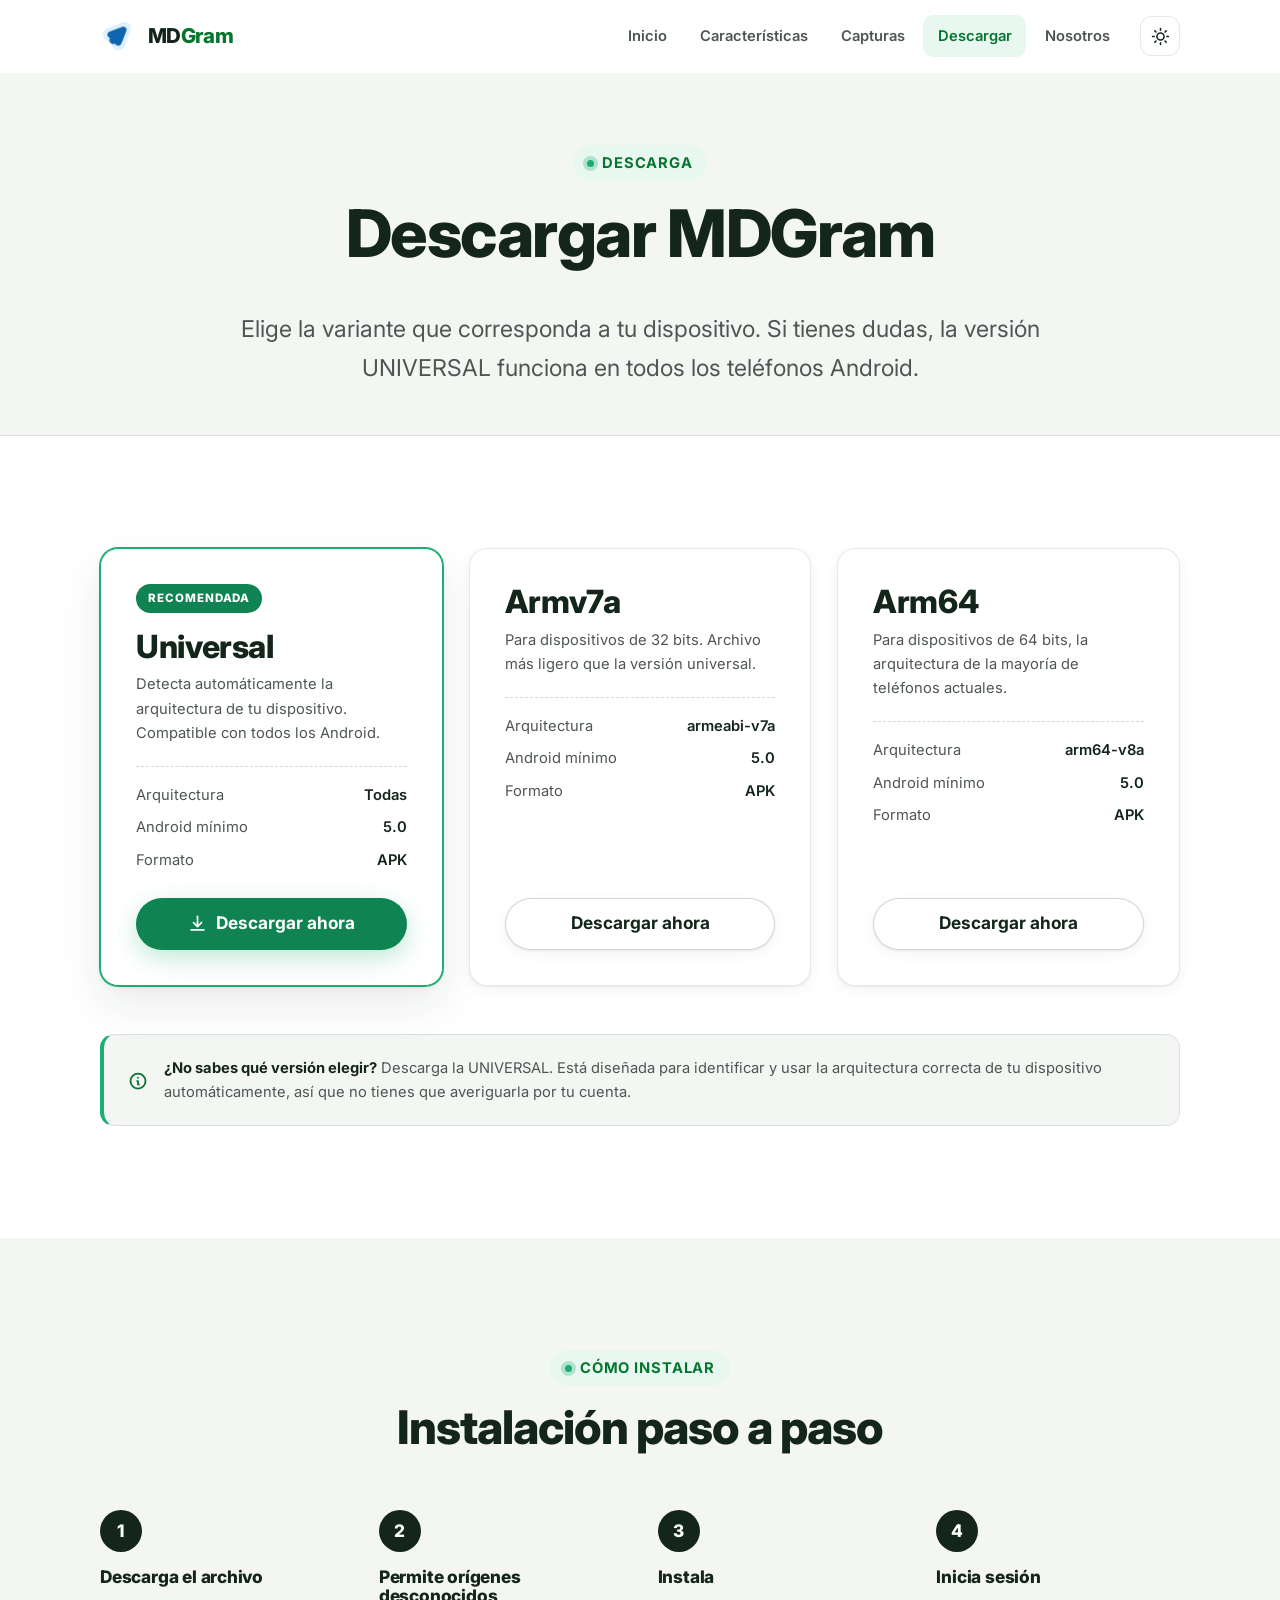
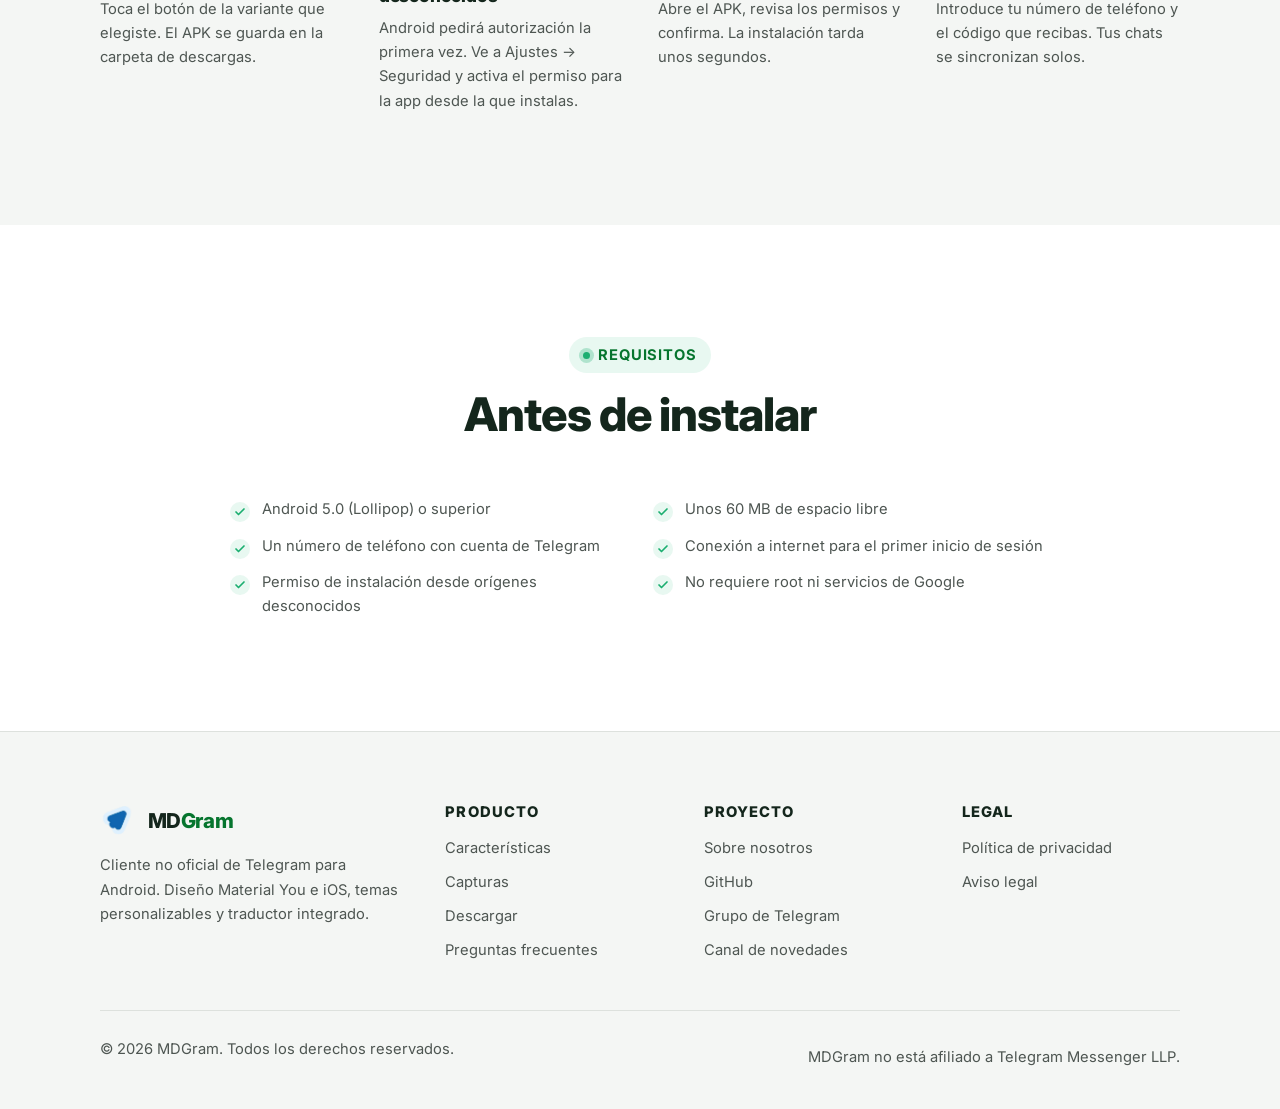
==== descargar.html @ c32f4aec "Sitio web de MDGram Sitio estático (HTML/CSS/JS sin build) para MDGram, cliente no oficial de Telegr" ====
<!DOCTYPE html>
<html lang="es" data-theme="light">
<head>
<meta charset="utf-8">
<meta name="viewport" content="width=device-width, initial-scale=1">
<title>Descargar MDGram — APK para Android</title>
<meta name="description" content="Descarga el APK de MDGram para Android. Versiones UNIVERSAL, Armv7a y Arm64 disponibles. Gratis y sin registro.">
<meta name="theme-color" content="#ffffff">
<link rel="icon" href="assets/img/icon-192.jpg">
<link rel="apple-touch-icon" href="assets/img/icon-192.jpg">
<link rel="preconnect" href="https://fonts.googleapis.com">
<link rel="preconnect" href="https://fonts.gstatic.com" crossorigin>
<link href="https://fonts.googleapis.com/css2?family=Inter:wght@400;500;600;700;800&display=swap" rel="stylesheet">
<link rel="stylesheet" href="assets/css/styles.css">
</head>
<body>
<a class="skip-link" href="#main">Saltar al contenido</a>

<header class="header">
  <div class="wrap header__inner">
    <a class="brand" href="index.html">
      <img src="assets/img/logo.png" alt="" width="38" height="30">
      <span>MD<b>Gram</b></span>
    </a>

    <nav class="nav" id="nav" aria-label="Navegación principal">
      <a href="index.html">Inicio</a>
      <a href="index.html#caracteristicas">Características</a>
      <a href="index.html#capturas">Capturas</a>
      <a href="descargar.html" aria-current="page">Descargar</a>
      <a href="nosotros.html">Nosotros</a>
    </nav>

    <div class="header__actions">
      <button class="icon-btn theme-toggle" type="button" aria-label="Cambiar tema claro u oscuro">
        <svg class="icon-sun" width="19" height="19" viewBox="0 0 24 24" fill="none" stroke="currentColor" stroke-width="2" stroke-linecap="round"><circle cx="12" cy="12" r="4.5"/><path d="M12 2v2M12 20v2M4.9 4.9l1.4 1.4M17.7 17.7l1.4 1.4M2 12h2M20 12h2M4.9 19.1l1.4-1.4M17.7 6.3l1.4-1.4"/></svg>
        <svg class="icon-moon" width="19" height="19" viewBox="0 0 24 24" fill="none" stroke="currentColor" stroke-width="2" stroke-linecap="round" stroke-linejoin="round"><path d="M21 12.8A9 9 0 1 1 11.2 3a7 7 0 0 0 9.8 9.8z"/></svg>
      </button>

      <button class="icon-btn nav-toggle" type="button" aria-expanded="false" aria-controls="nav" aria-label="Abrir menú">
        <svg width="20" height="20" viewBox="0 0 24 24" fill="none" stroke="currentColor" stroke-width="2.2" stroke-linecap="round"><path d="M3 6h18M3 12h18M3 18h18"/></svg>
      </button>
    </div>
  </div>
</header>

<main id="main">

  <section class="page-head">
    <div class="wrap">
      <span class="eyebrow">Descarga</span>
      <h1>Descargar MDGram</h1>
      <p>Elige la variante que corresponda a tu dispositivo. Si tienes dudas, la versión UNIVERSAL funciona en todos los teléfonos Android.</p>
    </div>
  </section>

  <section class="section">
    <div class="wrap">
      <div class="dl-grid">

        <article class="dl-card dl-card--featured" data-reveal>
          <span class="dl-card__tag">Recomendada</span>
          <h3>Universal</h3>
          <p class="dl-card__arch">Detecta automáticamente la arquitectura de tu dispositivo. Compatible con todos los Android.</p>
          <dl class="dl-card__specs">
            <div><dt>Arquitectura</dt><dd>Todas</dd></div>
            <div><dt>Android mínimo</dt><dd>5.0</dd></div>
            <div><dt>Formato</dt><dd>APK</dd></div>
          </dl>
          <!-- TODO: reemplazar por la URL real del APK -->
          <a class="btn btn--primary btn--block" href="#" data-download="universal">
            <svg width="19" height="19" viewBox="0 0 24 24" fill="none" stroke="currentColor" stroke-width="2.2" stroke-linecap="round" stroke-linejoin="round"><path d="M12 3v12"/><path d="m7 11 5 5 5-5"/><path d="M4 20h16"/></svg>
            Descargar ahora
          </a>
        </article>

        <article class="dl-card" data-reveal>
          <h3>Armv7a</h3>
          <p class="dl-card__arch">Para dispositivos de 32 bits. Archivo más ligero que la versión universal.</p>
          <dl class="dl-card__specs">
            <div><dt>Arquitectura</dt><dd>armeabi-v7a</dd></div>
            <div><dt>Android mínimo</dt><dd>5.0</dd></div>
            <div><dt>Formato</dt><dd>APK</dd></div>
          </dl>
          <!-- TODO: reemplazar por la URL real del APK -->
          <a class="btn btn--ghost btn--block" href="#" data-download="armv7a">Descargar ahora</a>
        </article>

        <article class="dl-card" data-reveal>
          <h3>Arm64</h3>
          <p class="dl-card__arch">Para dispositivos de 64 bits, la arquitectura de la mayoría de teléfonos actuales.</p>
          <dl class="dl-card__specs">
            <div><dt>Arquitectura</dt><dd>arm64-v8a</dd></div>
            <div><dt>Android mínimo</dt><dd>5.0</dd></div>
            <div><dt>Formato</dt><dd>APK</dd></div>
          </dl>
          <!-- TODO: reemplazar por la URL real del APK -->
          <a class="btn btn--ghost btn--block" href="#" data-download="arm64">Descargar ahora</a>
        </article>

      </div>

      <div class="notice" data-reveal>
        <svg width="20" height="20" viewBox="0 0 24 24" fill="none" stroke="currentColor" stroke-width="2.2" stroke-linecap="round" stroke-linejoin="round"><circle cx="12" cy="12" r="9"/><path d="M12 8h.01M11 12h1v4h1"/></svg>
        <p>
          <strong>¿No sabes qué versión elegir?</strong> Descarga la UNIVERSAL. Está diseñada para
          identificar y usar la arquitectura correcta de tu dispositivo automáticamente, así que no
          tienes que averiguarla por tu cuenta.
        </p>
      </div>
    </div>
  </section>

  <section class="section section--alt">
    <div class="wrap">
      <div class="section-head" data-reveal>
        <span class="eyebrow">Cómo instalar</span>
        <h2>Instalación paso a paso</h2>
      </div>

      <ol class="steps" data-reveal>
        <li>
          <h3>Descarga el archivo</h3>
          <p>Toca el botón de la variante que elegiste. El APK se guarda en la carpeta de descargas.</p>
        </li>
        <li>
          <h3>Permite orígenes desconocidos</h3>
          <p>Android pedirá autorización la primera vez. Ve a Ajustes → Seguridad y activa el permiso para la app desde la que instalas.</p>
        </li>
        <li>
          <h3>Instala</h3>
          <p>Abre el APK, revisa los permisos y confirma. La instalación tarda unos segundos.</p>
        </li>
        <li>
          <h3>Inicia sesión</h3>
          <p>Introduce tu número de teléfono y el código que recibas. Tus chats se sincronizan solos.</p>
        </li>
      </ol>
    </div>
  </section>

  <section class="section">
    <div class="wrap">
      <div class="section-head" data-reveal>
        <span class="eyebrow">Requisitos</span>
        <h2>Antes de instalar</h2>
      </div>

      <ul class="ticks" data-reveal style="max-width:820px;margin-inline:auto">
        <li>Android 5.0 (Lollipop) o superior</li>
        <li>Unos 60 MB de espacio libre</li>
        <li>Un número de teléfono con cuenta de Telegram</li>
        <li>Conexión a internet para el primer inicio de sesión</li>
        <li>Permiso de instalación desde orígenes desconocidos</li>
        <li>No requiere root ni servicios de Google</li>
      </ul>
    </div>
  </section>

</main>

<footer class="footer">
  <div class="wrap">
    <div class="footer__grid">
      <div class="footer__about">
        <a class="brand" href="index.html">
          <img src="assets/img/logo.png" alt="" width="38" height="30">
          <span>MD<b>Gram</b></span>
        </a>
        <p>Cliente no oficial de Telegram para Android. Diseño Material You e iOS, temas personalizables y traductor integrado.</p>
      </div>

      <div>
        <h4>Producto</h4>
        <ul>
          <li><a href="index.html#caracteristicas">Características</a></li>
          <li><a href="index.html#capturas">Capturas</a></li>
          <li><a href="descargar.html">Descargar</a></li>
          <li><a href="index.html#faq">Preguntas frecuentes</a></li>
        </ul>
      </div>

      <div>
        <h4>Proyecto</h4>
        <ul>
          <li><a href="nosotros.html">Sobre nosotros</a></li>
          <li><a href="https://github.com/MDGram" rel="noopener nofollow" target="_blank">GitHub</a></li>
          <li><a href="https://telegram.me/MDGramClub" rel="noopener nofollow" target="_blank">Grupo de Telegram</a></li>
          <li><a href="https://telegram.me/MDMods_You" rel="noopener nofollow" target="_blank">Canal de novedades</a></li>
        </ul>
      </div>

      <div>
        <h4>Legal</h4>
        <ul>
          <li><a href="privacidad.html">Política de privacidad</a></li>
          <li><a href="aviso-legal.html">Aviso legal</a></li>
        </ul>
      </div>
    </div>

    <div class="footer__bottom">
      <p>© <span id="year">2026</span> MDGram. Todos los derechos reservados.</p>
      <p>MDGram no está afiliado a Telegram Messenger LLP.</p>
    </div>
  </div>
</footer>

<script src="assets/js/main.js"></script>
<script>document.getElementById('year').textContent = new Date().getFullYear();</script>
</body>
</html>
---- assets/css/styles.css ----
/* ==========================================================================
   MDGram — Design system
   Paleta recuperada del sitio original (mdgram.dev, tema Astra):
   #1BAE70 · #06752E · #14261C · #4E5652 · #F4F6F4
   ========================================================================== */

:root {
  /* Marca */
  --brand:        #1BAE70;  /* acento decorativo: iconos, bordes, resaltes */
  --brand-strong: #0F8351;  /* relleno bajo texto blanco — 4.8:1, cumple WCAG AA */
  --brand-dark:   #06752E;
  --brand-soft:   #E8F8F1;
  --brand-glow:   rgba(27, 174, 112, .28);
  --accent:       #2481CC; /* azul del isotipo */

  /* Superficies y texto */
  --ink:          #14261C;
  --body:         #4E5652;
  --surface:      #FFFFFF;
  --surface-alt:  #F4F6F4;
  --surface-sunk: #EDF1EE;
  --line:         rgba(20, 38, 28, .10);
  --line-strong:  rgba(20, 38, 28, .18);

  /* Tipografía */
  --font: 'Inter', -apple-system, BlinkMacSystemFont, 'Segoe UI', Roboto, sans-serif;

  /* Escala fluida */
  --step--1: clamp(.82rem, .78rem + .18vw, .92rem);
  --step-0:  clamp(1rem, .96rem + .2vw, 1.08rem);
  --step-1:  clamp(1.2rem, 1.1rem + .5vw, 1.45rem);
  --step-2:  clamp(1.5rem, 1.3rem + 1vw, 2rem);
  --step-3:  clamp(1.9rem, 1.5rem + 1.9vw, 2.9rem);
  --step-4:  clamp(2.3rem, 1.6rem + 3.2vw, 4.1rem);

  /* Layout */
  --wrap: 1160px;
  --gutter: clamp(1.15rem, 4vw, 2.5rem);
  --radius: 18px;
  --radius-lg: 28px;

  --shadow-sm: 0 1px 2px rgba(20, 38, 28, .06), 0 4px 14px rgba(20, 38, 28, .05);
  --shadow-md: 0 2px 6px rgba(20, 38, 28, .06), 0 18px 44px rgba(20, 38, 28, .09);
  --shadow-lg: 0 30px 80px rgba(20, 38, 28, .14);

  --ease: cubic-bezier(.22, .8, .3, 1);
}

:root[data-theme="dark"] {
  --brand:        #2FD08C;
  --brand-strong: #2FD08C; /* en oscuro el relleno lleva texto oscuro encima */
  --brand-dark:   #1BAE70;
  --brand-soft:   rgba(47, 208, 140, .12);
  --brand-glow:   rgba(47, 208, 140, .22);
  --accent:       #4EA8E8;

  --ink:          #EAF2ED;
  --body:         #A3B2AA;
  --surface:      #101915;
  --surface-alt:  #0A100D;
  --surface-sunk: #16211C;
  --line:         rgba(234, 242, 237, .10);
  --line-strong:  rgba(234, 242, 237, .18);

  --shadow-sm: 0 1px 2px rgba(0, 0, 0, .4), 0 4px 14px rgba(0, 0, 0, .3);
  --shadow-md: 0 2px 6px rgba(0, 0, 0, .4), 0 18px 44px rgba(0, 0, 0, .45);
  --shadow-lg: 0 30px 80px rgba(0, 0, 0, .6);
}

/* --------------------------------------------------------------- Base --- */

*, *::before, *::after { box-sizing: border-box; }

html {
  scroll-behavior: smooth;
  scroll-padding-top: 90px;
  -webkit-text-size-adjust: 100%;
}

body {
  margin: 0;
  font-family: var(--font);
  font-size: var(--step-0);
  line-height: 1.65;
  color: var(--body);
  background: var(--surface);
  -webkit-font-smoothing: antialiased;
  overflow-x: hidden;
}

h1, h2, h3, h4 {
  margin: 0 0 .6em;
  color: var(--ink);
  font-weight: 800;
  line-height: 1.12;
  letter-spacing: -.022em;
}

h1 { font-size: var(--step-4); }
h2 { font-size: var(--step-3); }
h3 { font-size: var(--step-1); letter-spacing: -.012em; }

p { margin: 0 0 1.1em; }
p:last-child { margin-bottom: 0; }

a { color: var(--brand-dark); text-decoration: none; }
a:hover { text-decoration: underline; }

img, svg { max-width: 100%; height: auto; display: block; }

:focus-visible {
  outline: 3px solid var(--brand);
  outline-offset: 3px;
  border-radius: 6px;
}

.skip-link {
  position: absolute;
  left: 50%;
  top: -100px;
  transform: translateX(-50%);
  z-index: 200;
  padding: .8rem 1.4rem;
  background: var(--ink);
  color: var(--surface);
  border-radius: 0 0 12px 12px;
  font-weight: 600;
  transition: top .2s var(--ease);
}
.skip-link:focus { top: 0; text-decoration: none; }

/* ------------------------------------------------------------- Layout --- */

.wrap {
  width: min(var(--wrap), 100%);
  margin-inline: auto;
  padding-inline: var(--gutter);
}

.section { padding-block: clamp(3.5rem, 9vw, 7rem); }
.section--alt { background: var(--surface-alt); }

.section-head {
  max-width: 62ch;
  margin: 0 auto clamp(2.2rem, 5vw, 3.5rem);
  text-align: center;
}
.section-head p { font-size: var(--step-1); font-weight: 400; }

.eyebrow {
  display: inline-flex;
  align-items: center;
  gap: .5rem;
  margin-bottom: 1rem;
  padding: .38rem .9rem;
  border-radius: 999px;
  background: var(--brand-soft);
  color: var(--brand-dark);
  font-size: var(--step--1);
  font-weight: 700;
  letter-spacing: .06em;
  text-transform: uppercase;
}
.eyebrow::before {
  content: "";
  width: 7px; height: 7px;
  border-radius: 50%;
  background: var(--brand);
  box-shadow: 0 0 0 4px var(--brand-glow);
}

/* ------------------------------------------------------------ Botones --- */

.btn {
  display: inline-flex;
  align-items: center;
  justify-content: center;
  gap: .6rem;
  padding: .92rem 1.7rem;
  border: 1px solid transparent;
  border-radius: 999px;
  font: inherit;
  font-weight: 700;
  line-height: 1.2;
  cursor: pointer;
  text-decoration: none;
  transition: transform .2s var(--ease), box-shadow .2s var(--ease),
              background-color .2s var(--ease), border-color .2s var(--ease),
              color .2s var(--ease);
}
.btn:hover { text-decoration: none; transform: translateY(-2px); }
.btn:active { transform: translateY(0); }
.btn svg { flex: none; }

.btn--primary {
  background: var(--brand-strong);
  color: #fff;
  box-shadow: 0 8px 24px var(--brand-glow);
}
.btn--primary:hover { background: var(--brand-dark); box-shadow: 0 14px 32px var(--brand-glow); }
:root[data-theme="dark"] .btn--primary { color: #06210F; }

.btn--ghost {
  background: var(--surface);
  color: var(--ink);
  border-color: var(--line-strong);
  box-shadow: var(--shadow-sm);
}
.btn--ghost:hover { border-color: var(--brand); color: var(--brand-dark); }

.btn--lg { padding: 1.1rem 2.2rem; font-size: var(--step-1); }
.btn--block { width: 100%; }

/* ------------------------------------------------------------ Cabecera --- */

.header {
  position: sticky;
  top: 0;
  z-index: 100;
  background: color-mix(in srgb, var(--surface) 82%, transparent);
  backdrop-filter: blur(14px) saturate(180%);
  -webkit-backdrop-filter: blur(14px) saturate(180%);
  border-bottom: 1px solid transparent;
  transition: border-color .25s var(--ease), box-shadow .25s var(--ease);
}
.header.is-stuck {
  border-bottom-color: var(--line);
  box-shadow: 0 4px 24px rgba(20, 38, 28, .05);
}

.header__inner {
  display: flex;
  align-items: center;
  gap: 1rem;
  min-height: 72px;
}

.brand {
  display: flex;
  align-items: center;
  gap: .6rem;
  margin-right: auto;
  font-size: 1.28rem;
  font-weight: 800;
  color: var(--ink);
  letter-spacing: -.02em;
}
.brand:hover { text-decoration: none; }
.brand img { width: 38px; height: auto; }
.brand span b { color: var(--brand-dark); font-weight: 800; }

.nav { display: flex; align-items: center; gap: .25rem; }
/* :not(.btn) evita que este selector (0,1,1) gane a .btn--primary (0,1,0)
   y deje el CTA del menú con el color de texto del enlace. */
.nav a:not(.btn) {
  padding: .55rem .9rem;
  border-radius: 10px;
  color: var(--body);
  font-size: var(--step--1);
  font-weight: 600;
  transition: color .2s var(--ease), background-color .2s var(--ease);
}
.nav a:not(.btn):hover { color: var(--ink); background: var(--surface-sunk); text-decoration: none; }
.nav a:not(.btn)[aria-current="page"] { color: var(--brand-dark); background: var(--brand-soft); }

.header__actions { display: flex; align-items: center; gap: .6rem; }

.icon-btn {
  display: grid;
  place-items: center;
  width: 40px; height: 40px;
  padding: 0;
  border: 1px solid var(--line);
  border-radius: 12px;
  background: var(--surface);
  color: var(--ink);
  cursor: pointer;
  transition: border-color .2s var(--ease), color .2s var(--ease);
}
.icon-btn:hover { border-color: var(--brand); color: var(--brand-dark); }

.theme-toggle .icon-moon { display: none; }
:root[data-theme="dark"] .theme-toggle .icon-sun  { display: none; }
:root[data-theme="dark"] .theme-toggle .icon-moon { display: block; }

.nav-toggle { display: none; }

@media (max-width: 900px) {
  .nav-toggle { display: grid; }
  .header__actions .btn { display: none; }

  .nav {
    position: fixed;
    inset: 72px 0 auto;
    flex-direction: column;
    align-items: stretch;
    gap: .2rem;
    padding: 1rem var(--gutter) 1.5rem;
    background: var(--surface);
    border-bottom: 1px solid var(--line);
    box-shadow: var(--shadow-md);
    transform: translateY(-8px);
    opacity: 0;
    visibility: hidden;
    transition: opacity .22s var(--ease), transform .22s var(--ease), visibility .22s;
  }
  .nav.is-open { opacity: 1; visibility: visible; transform: translateY(0); }
  .nav a { padding: .8rem 1rem; font-size: var(--step-0); }
  .nav .btn { margin-top: .6rem; }
}

/* ---------------------------------------------------------------- Hero --- */

.hero {
  position: relative;
  padding-block: clamp(3rem, 8vw, 6rem) clamp(3.5rem, 9vw, 6.5rem);
  overflow: hidden;
}
.hero::before,
.hero::after {
  content: "";
  position: absolute;
  border-radius: 50%;
  filter: blur(90px);
  opacity: .5;
  pointer-events: none;
  z-index: -1;
}
.hero::before {
  width: 46vw; height: 46vw;
  top: -18vw; right: -12vw;
  background: var(--brand-glow);
}
.hero::after {
  width: 34vw; height: 34vw;
  bottom: -16vw; left: -12vw;
  background: color-mix(in srgb, var(--accent) 22%, transparent);
}

.hero__grid {
  display: grid;
  grid-template-columns: minmax(0, 1.05fr) minmax(0, .95fr);
  align-items: center;
  gap: clamp(2rem, 5vw, 4rem);
}

.hero h1 { margin-bottom: .45em; }
.hero h1 em {
  font-style: normal;
  background: linear-gradient(120deg, var(--brand), var(--accent));
  -webkit-background-clip: text;
  background-clip: text;
  color: transparent;
}

.hero__lead {
  max-width: 52ch;
  font-size: var(--step-1);
  font-weight: 400;
}

.hero__cta {
  display: flex;
  flex-wrap: wrap;
  gap: .8rem;
  margin-top: 2rem;
}

.hero__meta {
  display: flex;
  flex-wrap: wrap;
  gap: .6rem 1.6rem;
  margin-top: 1.6rem;
  font-size: var(--step--1);
  color: var(--body);
}
.hero__meta span { display: inline-flex; align-items: center; gap: .45rem; }
.hero__meta svg { color: var(--brand); flex: none; }

.hero__art {
  position: relative;
  filter: drop-shadow(0 30px 60px rgba(20, 38, 28, .16));
}
:root[data-theme="dark"] .hero__art img {
  border-radius: var(--radius-lg);
}

@media (max-width: 880px) {
  .hero__grid { grid-template-columns: 1fr; text-align: center; }
  .hero__lead { margin-inline: auto; }
  .hero__cta, .hero__meta { justify-content: center; }
  .hero__art { max-width: 420px; margin-inline: auto; order: -1; }
}

/* -------------------------------------------------------------- Franja --- */

.strip {
  padding-block: 1.6rem;
  border-block: 1px solid var(--line);
  background: var(--surface-alt);
}
.strip__list {
  display: grid;
  grid-template-columns: repeat(auto-fit, minmax(150px, 1fr));
  gap: 1.4rem;
  text-align: center;
}
.strip__list dt {
  font-size: var(--step-2);
  font-weight: 800;
  color: var(--ink);
  letter-spacing: -.03em;
}
.strip__list dd {
  margin: .1rem 0 0;
  font-size: var(--step--1);
  letter-spacing: .04em;
  text-transform: uppercase;
}

/* --------------------------------------------------------- Tarjetas UI --- */

.cards {
  display: grid;
  grid-template-columns: repeat(auto-fit, minmax(270px, 1fr));
  gap: clamp(1rem, 2.2vw, 1.6rem);
}

.card {
  position: relative;
  padding: clamp(1.5rem, 3vw, 2rem);
  border: 1px solid var(--line);
  border-radius: var(--radius);
  background: var(--surface);
  box-shadow: var(--shadow-sm);
  transition: transform .28s var(--ease), box-shadow .28s var(--ease), border-color .28s var(--ease);
}
.card:hover {
  transform: translateY(-5px);
  border-color: color-mix(in srgb, var(--brand) 45%, transparent);
  box-shadow: var(--shadow-md);
}
.card h3 { margin-bottom: .4em; }
.card p { font-size: var(--step--1); }

.card__icon {
  display: grid;
  place-items: center;
  width: 50px; height: 50px;
  margin-bottom: 1.1rem;
  border-radius: 14px;
  background: var(--brand-soft);
  color: var(--brand-dark);
}

/* ----------------------------------------------------------- Alternado --- */

.split {
  display: grid;
  grid-template-columns: repeat(auto-fit, minmax(300px, 1fr));
  align-items: center;
  gap: clamp(2rem, 5vw, 4.5rem);
}
.split + .split { margin-top: clamp(3rem, 7vw, 5.5rem); }
.split--flip .split__media { order: -1; }

.split__media img {
  border-radius: var(--radius-lg);
  box-shadow: var(--shadow-lg);
}

@media (max-width: 700px) {
  .split--flip .split__media { order: 0; }
}

/* --------------------------------------------------------------- Lista --- */

.ticks {
  margin: 0;
  padding: 0;
  list-style: none;
  display: grid;
  grid-template-columns: repeat(auto-fit, minmax(260px, 1fr));
  gap: .75rem 1.6rem;
}
.ticks li {
  position: relative;
  padding-left: 2rem;
  font-size: var(--step--1);
}
.ticks li::before {
  content: "";
  position: absolute;
  left: 0; top: .34em;
  width: 20px; height: 20px;
  border-radius: 50%;
  background: var(--brand-soft) url("data:image/svg+xml,%3Csvg xmlns='http://www.w3.org/2000/svg' viewBox='0 0 24 24' fill='none' stroke='%231BAE70' stroke-width='3.4' stroke-linecap='round' stroke-linejoin='round'%3E%3Cpolyline points='20 6 9 17 4 12'/%3E%3C/svg%3E") center / 12px no-repeat;
}

/* ------------------------------------------------------------ Descarga --- */

.dl-grid {
  display: grid;
  grid-template-columns: repeat(auto-fit, minmax(260px, 1fr));
  gap: clamp(1rem, 2.4vw, 1.6rem);
  align-items: stretch;
}

.dl-card {
  display: flex;
  flex-direction: column;
  padding: clamp(1.6rem, 3vw, 2.2rem);
  border: 1px solid var(--line);
  border-radius: var(--radius);
  background: var(--surface);
  box-shadow: var(--shadow-sm);
  transition: transform .28s var(--ease), box-shadow .28s var(--ease), border-color .28s var(--ease);
}
.dl-card:hover { transform: translateY(-5px); box-shadow: var(--shadow-md); }

.dl-card--featured {
  border-color: var(--brand);
  box-shadow: 0 0 0 1px var(--brand), var(--shadow-md);
}

.dl-card__tag {
  align-self: flex-start;
  margin-bottom: 1rem;
  padding: .3rem .75rem;
  border-radius: 999px;
  background: var(--brand-strong);
  color: #fff;
  font-size: .72rem;
  font-weight: 800;
  letter-spacing: .08em;
  text-transform: uppercase;
}
:root[data-theme="dark"] .dl-card__tag { color: #06210F; }

.dl-card h3 { margin-bottom: .25em; font-size: var(--step-2); }
.dl-card__arch {
  margin-bottom: 1.3rem;
  font-size: var(--step--1);
  color: var(--body);
}
.dl-card__specs {
  margin: 0 0 1.6rem;
  padding: 1rem 0 0;
  border-top: 1px dashed var(--line-strong);
  display: grid;
  gap: .5rem;
  font-size: var(--step--1);
}
.dl-card__specs div { display: flex; justify-content: space-between; gap: 1rem; }
.dl-card__specs dt { color: var(--body); }
.dl-card__specs dd { margin: 0; color: var(--ink); font-weight: 600; }
.dl-card .btn { margin-top: auto; }

.notice {
  display: flex;
  gap: 1rem;
  margin-top: clamp(2rem, 4vw, 3rem);
  padding: 1.3rem 1.5rem;
  border: 1px solid var(--line);
  border-left: 4px solid var(--brand);
  border-radius: 14px;
  background: var(--surface-alt);
  font-size: var(--step--1);
}
.notice svg { flex: none; color: var(--brand-dark); margin-top: .15rem; }
.notice strong { color: var(--ink); }

/* ---------------------------------------------------------------- Pasos --- */

.steps {
  counter-reset: step;
  display: grid;
  grid-template-columns: repeat(auto-fit, minmax(230px, 1fr));
  gap: clamp(1.4rem, 3vw, 2.2rem);
  margin: 0;
  padding: 0;
  list-style: none;
}
.steps li { counter-increment: step; }
.steps li::before {
  content: counter(step);
  display: grid;
  place-items: center;
  width: 42px; height: 42px;
  margin-bottom: .9rem;
  border-radius: 50%;
  background: var(--ink);
  color: var(--surface);
  font-weight: 800;
}
.steps h3 { font-size: var(--step-0); }
.steps p { font-size: var(--step--1); }

/* ----------------------------------------------------------------- FAQ --- */

.faq { max-width: 780px; margin-inline: auto; }
.faq details {
  border: 1px solid var(--line);
  border-radius: 14px;
  background: var(--surface);
  margin-bottom: .8rem;
  transition: border-color .2s var(--ease);
}
.faq details[open] { border-color: color-mix(in srgb, var(--brand) 45%, transparent); }
.faq summary {
  display: flex;
  align-items: center;
  justify-content: space-between;
  gap: 1rem;
  padding: 1.1rem 1.4rem;
  color: var(--ink);
  font-weight: 700;
  cursor: pointer;
  list-style: none;
}
.faq summary::-webkit-details-marker { display: none; }
.faq summary::after {
  content: "";
  flex: none;
  width: 11px; height: 11px;
  border-right: 2.4px solid var(--brand);
  border-bottom: 2.4px solid var(--brand);
  transform: rotate(45deg) translateY(-2px);
  transition: transform .25s var(--ease);
}
.faq details[open] summary::after { transform: rotate(-135deg) translateY(-2px); }
.faq .faq__body { padding: 0 1.4rem 1.3rem; font-size: var(--step--1); }

/* ------------------------------------------------------------------ CTA --- */

.cta {
  position: relative;
  padding: clamp(2.5rem, 6vw, 4.5rem);
  border-radius: var(--radius-lg);
  /* El extremo claro del degradado nunca supera --brand-strong: el texto
     blanco encima debe mantener 4.5:1 en cualquier punto de la superficie. */
  background: linear-gradient(135deg, var(--brand-dark), var(--brand-strong));
  color: #fff;
  text-align: center;
  overflow: hidden;
}
.cta::after {
  content: "";
  position: absolute;
  inset: auto -10% -60% auto;
  width: 60%; aspect-ratio: 1;
  border-radius: 50%;
  background: rgba(255, 255, 255, .12);
}
.cta > * { position: relative; z-index: 1; }
.cta h2 { color: #fff; }
.cta p { max-width: 56ch; margin-inline: auto; color: #fff; font-size: var(--step-1); }
.cta .btn--ghost { background: #fff; color: var(--brand-dark); border-color: transparent; }

/* ---------------------------------------------------------------- Legal --- */

.prose { max-width: 72ch; margin-inline: auto; }
.prose h2 { font-size: var(--step-2); margin-top: 2.2em; }
.prose h2:first-of-type { margin-top: 0; }
.prose h3 { margin-top: 1.8em; }
.prose ul { padding-left: 1.3rem; }
.prose li { margin-bottom: .5rem; }
.prose__updated {
  display: inline-block;
  margin-bottom: 2.5rem;
  padding: .4rem .9rem;
  border-radius: 999px;
  background: var(--surface-sunk);
  font-size: var(--step--1);
}

.page-head {
  padding-block: clamp(2.5rem, 6vw, 4.5rem) clamp(1.8rem, 4vw, 3rem);
  border-bottom: 1px solid var(--line);
  background: var(--surface-alt);
  text-align: center;
}
.page-head p { max-width: 60ch; margin-inline: auto; font-size: var(--step-1); }

/* ------------------------------------------------------------------ Pie --- */

.footer {
  padding-block: clamp(3rem, 6vw, 4.5rem) 2rem;
  border-top: 1px solid var(--line);
  background: var(--surface-alt);
  font-size: var(--step--1);
}
.footer__grid {
  display: grid;
  grid-template-columns: minmax(240px, 1.4fr) repeat(auto-fit, minmax(150px, 1fr));
  gap: 2.5rem;
}
.footer__about p { max-width: 38ch; margin-top: 1rem; }
.footer h4 {
  margin-bottom: 1rem;
  color: var(--ink);
  font-size: var(--step--1);
  font-weight: 800;
  letter-spacing: .07em;
  text-transform: uppercase;
}
.footer ul { margin: 0; padding: 0; list-style: none; display: grid; gap: .6rem; }
.footer ul a { color: var(--body); }
.footer ul a:hover { color: var(--brand-dark); }

.footer__bottom {
  display: flex;
  flex-wrap: wrap;
  align-items: center;
  justify-content: space-between;
  gap: 1rem;
  margin-top: 3rem;
  padding-top: 1.6rem;
  border-top: 1px solid var(--line);
}

/* ------------------------------------------------------------ Animación --- */

/* El estado oculto solo se aplica si hay JS capaz de revelarlo. Sin JS, o si el
   IntersectionObserver nunca llega a dispararse, el contenido se ve igualmente. */
@media (scripting: enabled) {
  [data-reveal] {
    opacity: 0;
    transform: translateY(22px);
    transition: opacity .7s var(--ease), transform .7s var(--ease);
  }
}
[data-reveal].is-visible { opacity: 1; transform: none; }

@media (prefers-reduced-motion: reduce) {
  html { scroll-behavior: auto; }
  *, *::before, *::after {
    animation-duration: .01ms !important;
    transition-duration: .01ms !important;
  }
  [data-reveal] { opacity: 1; transform: none; }
}
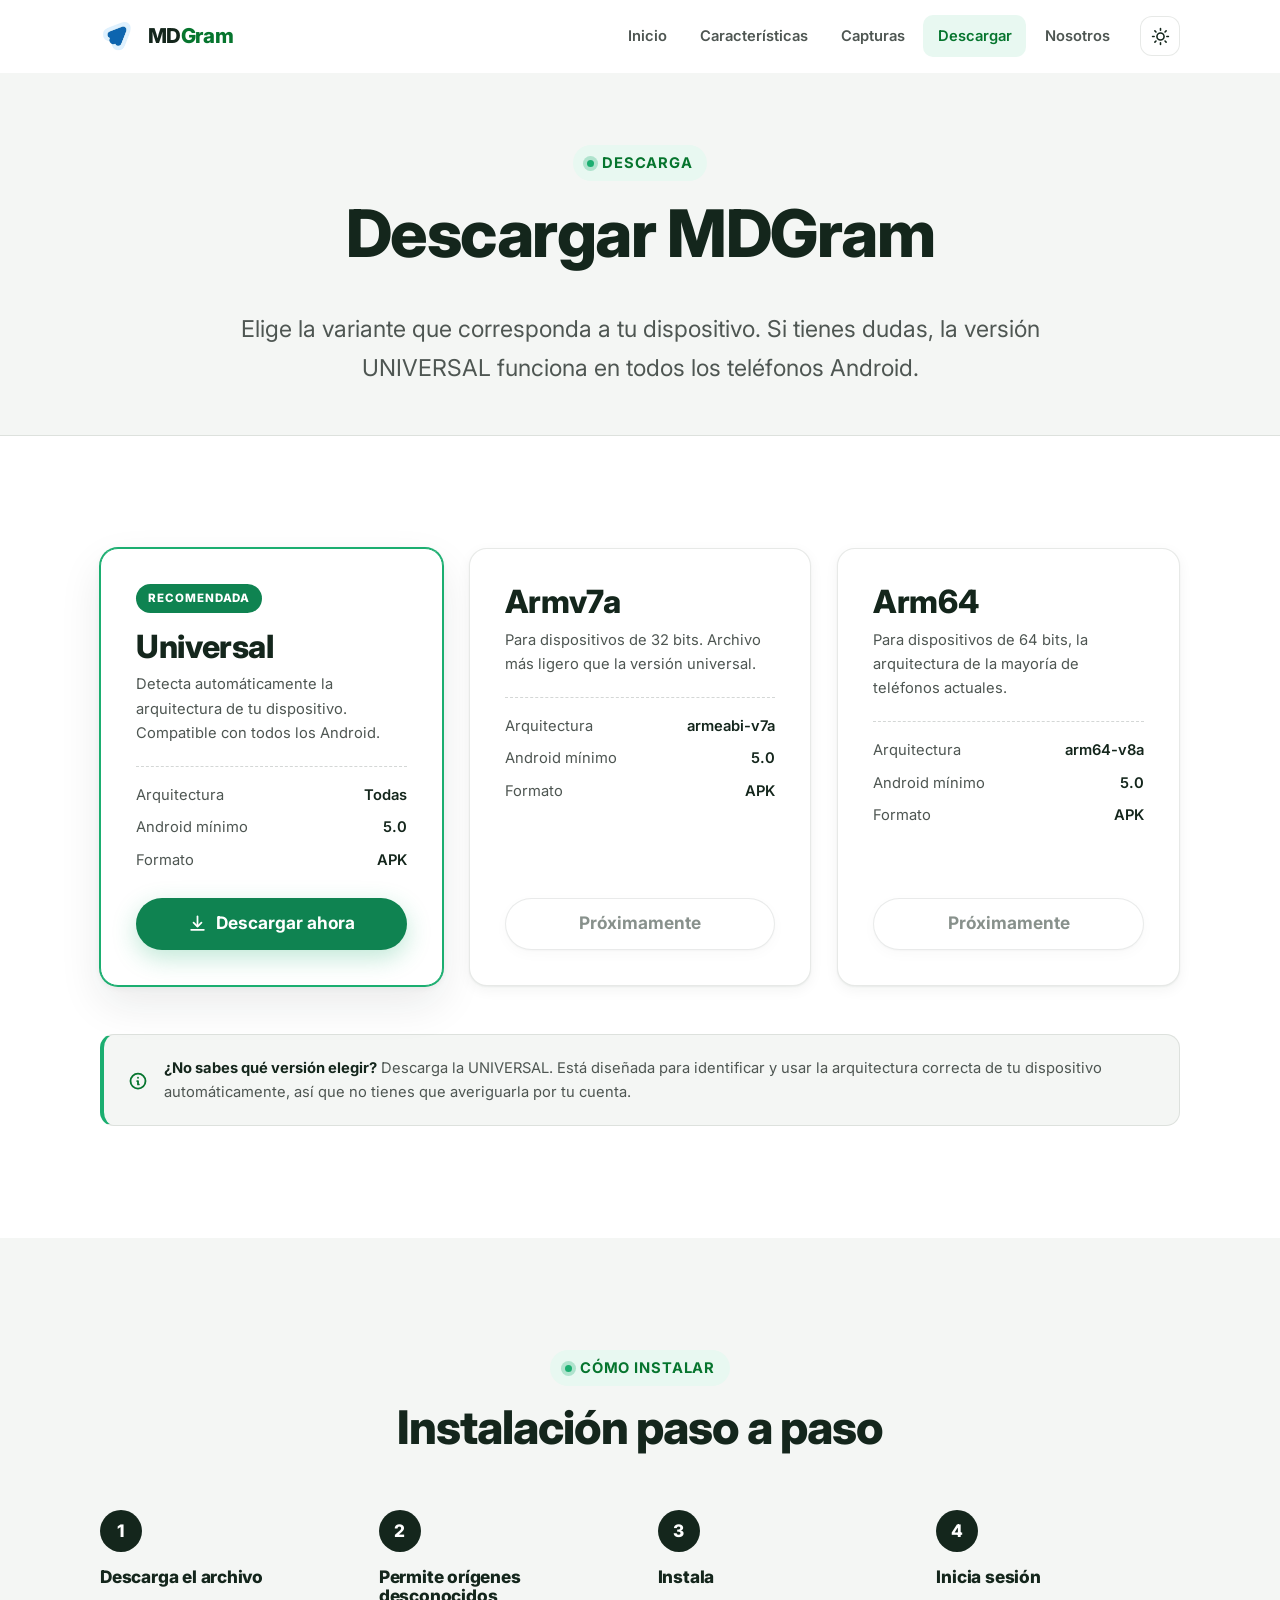
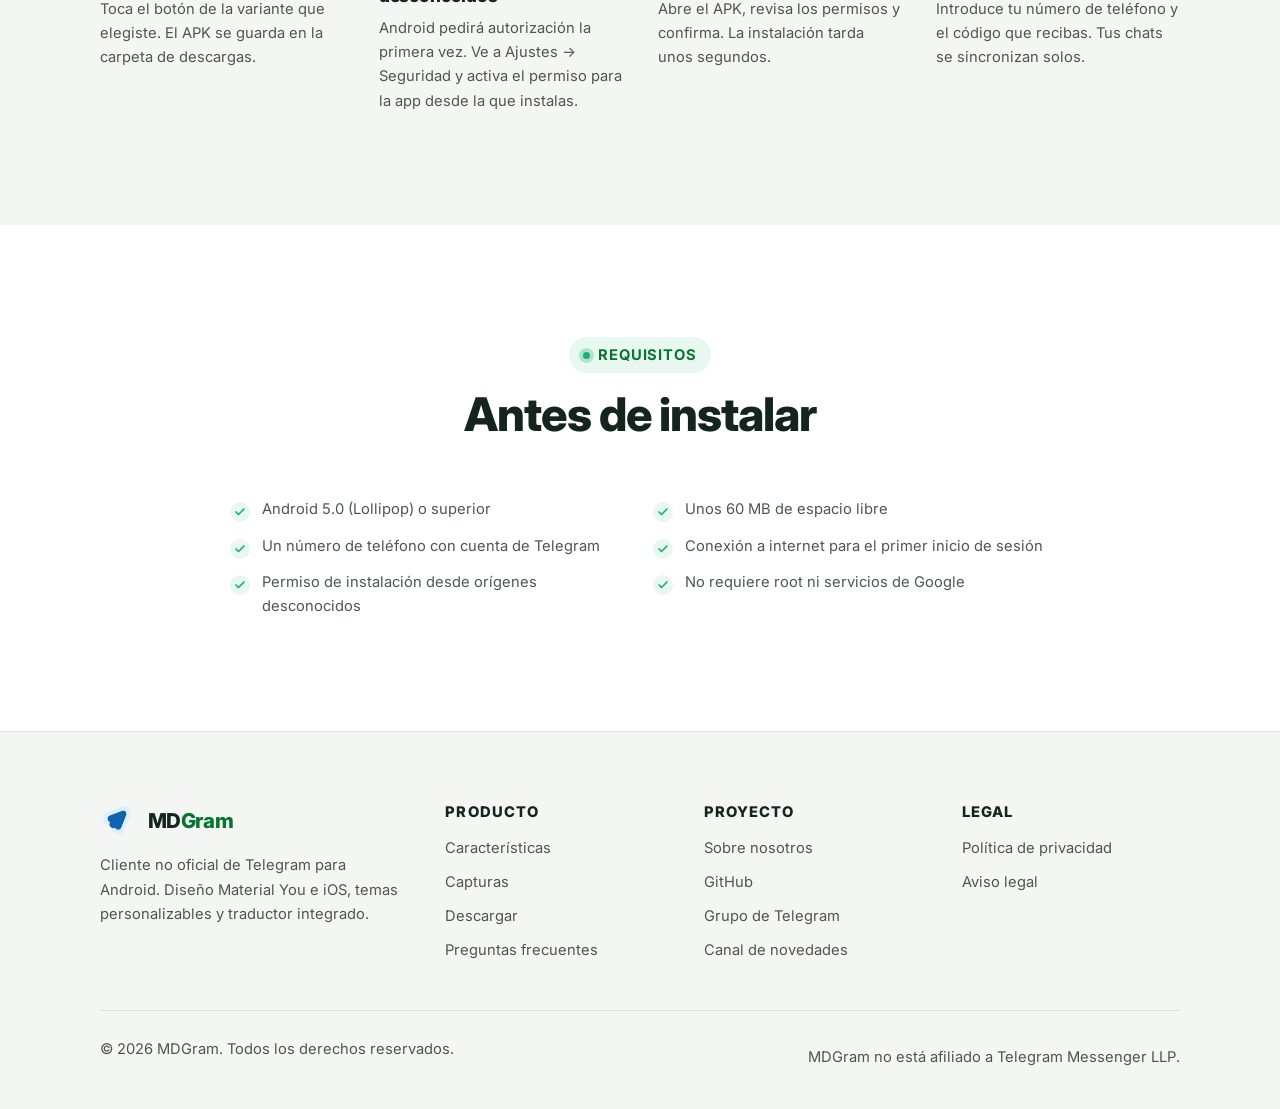
==== commit fae609ea: "Enlaza descargas al release V1 + endpoint /api/latest para el updater - Botón Universal apunta al AP" ====
--- a/descargar.html
+++ b/descargar.html
@@ -67,8 +67,7 @@
             <div><dt>Android mínimo</dt><dd>5.0</dd></div>
             <div><dt>Formato</dt><dd>APK</dd></div>
           </dl>
-          <!-- TODO: reemplazar por la URL real del APK -->
-          <a class="btn btn--primary btn--block" href="#" data-download="universal">
+          <a class="btn btn--primary btn--block" href="https://github.com/jair1c/MDGram/releases/download/v1/MDGram-V1-universal.apk" data-download="universal" download>
             <svg width="19" height="19" viewBox="0 0 24 24" fill="none" stroke="currentColor" stroke-width="2.2" stroke-linecap="round" stroke-linejoin="round"><path d="M12 3v12"/><path d="m7 11 5 5 5-5"/><path d="M4 20h16"/></svg>
             Descargar ahora
           </a>
@@ -82,8 +81,7 @@
             <div><dt>Android mínimo</dt><dd>5.0</dd></div>
             <div><dt>Formato</dt><dd>APK</dd></div>
           </dl>
-          <!-- TODO: reemplazar por la URL real del APK -->
-          <a class="btn btn--ghost btn--block" href="#" data-download="armv7a">Descargar ahora</a>
+          <span class="btn btn--ghost btn--block" aria-disabled="true" style="opacity:.5;pointer-events:none;cursor:default;">Próximamente</span>
         </article>
 
         <article class="dl-card" data-reveal>
@@ -94,8 +92,7 @@
             <div><dt>Android mínimo</dt><dd>5.0</dd></div>
             <div><dt>Formato</dt><dd>APK</dd></div>
           </dl>
-          <!-- TODO: reemplazar por la URL real del APK -->
-          <a class="btn btn--ghost btn--block" href="#" data-download="arm64">Descargar ahora</a>
+          <span class="btn btn--ghost btn--block" aria-disabled="true" style="opacity:.5;pointer-events:none;cursor:default;">Próximamente</span>
         </article>
 
       </div>
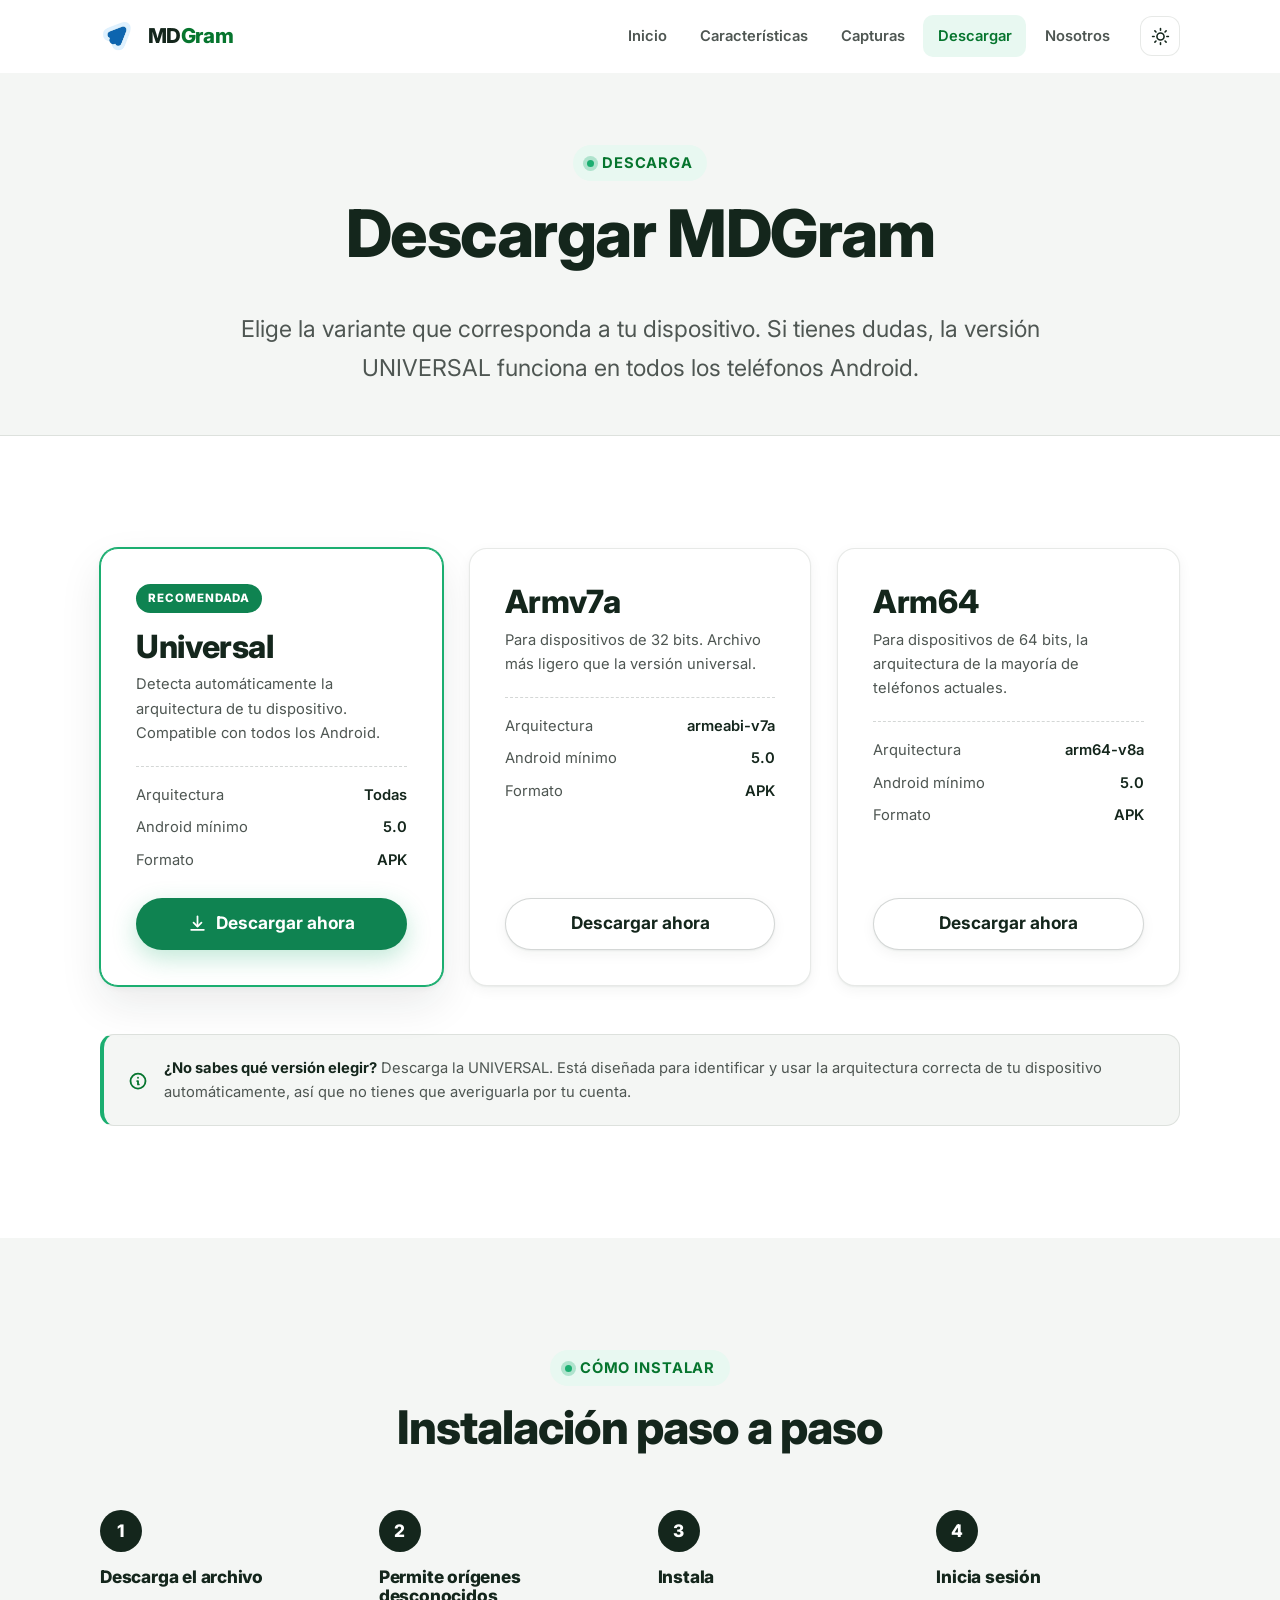
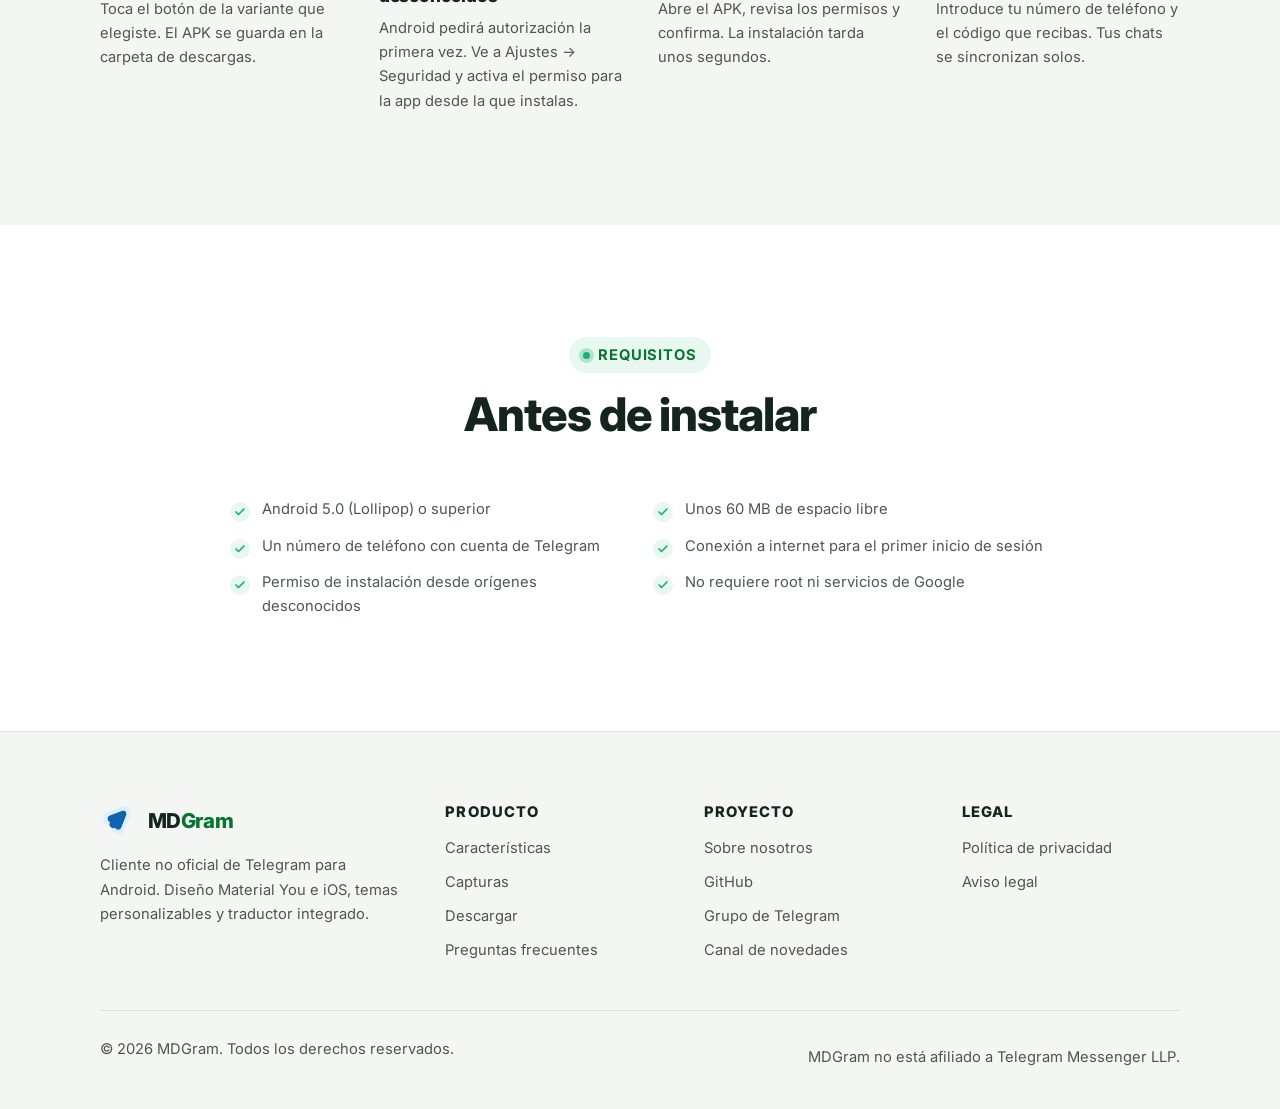
==== commit 8d1284c6: "Activa descargas Armv7a y Arm64 (splits del release V1) Co-Authored-By: Claude Opus 4.8 <noreply@ant" ====
--- a/descargar.html
+++ b/descargar.html
@@ -81,7 +81,7 @@
             <div><dt>Android mínimo</dt><dd>5.0</dd></div>
             <div><dt>Formato</dt><dd>APK</dd></div>
           </dl>
-          <span class="btn btn--ghost btn--block" aria-disabled="true" style="opacity:.5;pointer-events:none;cursor:default;">Próximamente</span>
+          <a class="btn btn--ghost btn--block" href="https://github.com/jair1c/MDGram/releases/download/v1/MDGram-V1-armv7a.apk" data-download="armv7a" download>Descargar ahora</a>
         </article>
 
         <article class="dl-card" data-reveal>
@@ -92,7 +92,7 @@
             <div><dt>Android mínimo</dt><dd>5.0</dd></div>
             <div><dt>Formato</dt><dd>APK</dd></div>
           </dl>
-          <span class="btn btn--ghost btn--block" aria-disabled="true" style="opacity:.5;pointer-events:none;cursor:default;">Próximamente</span>
+          <a class="btn btn--ghost btn--block" href="https://github.com/jair1c/MDGram/releases/download/v1/MDGram-V1-arm64.apk" data-download="arm64" download>Descargar ahora</a>
         </article>
 
       </div>
